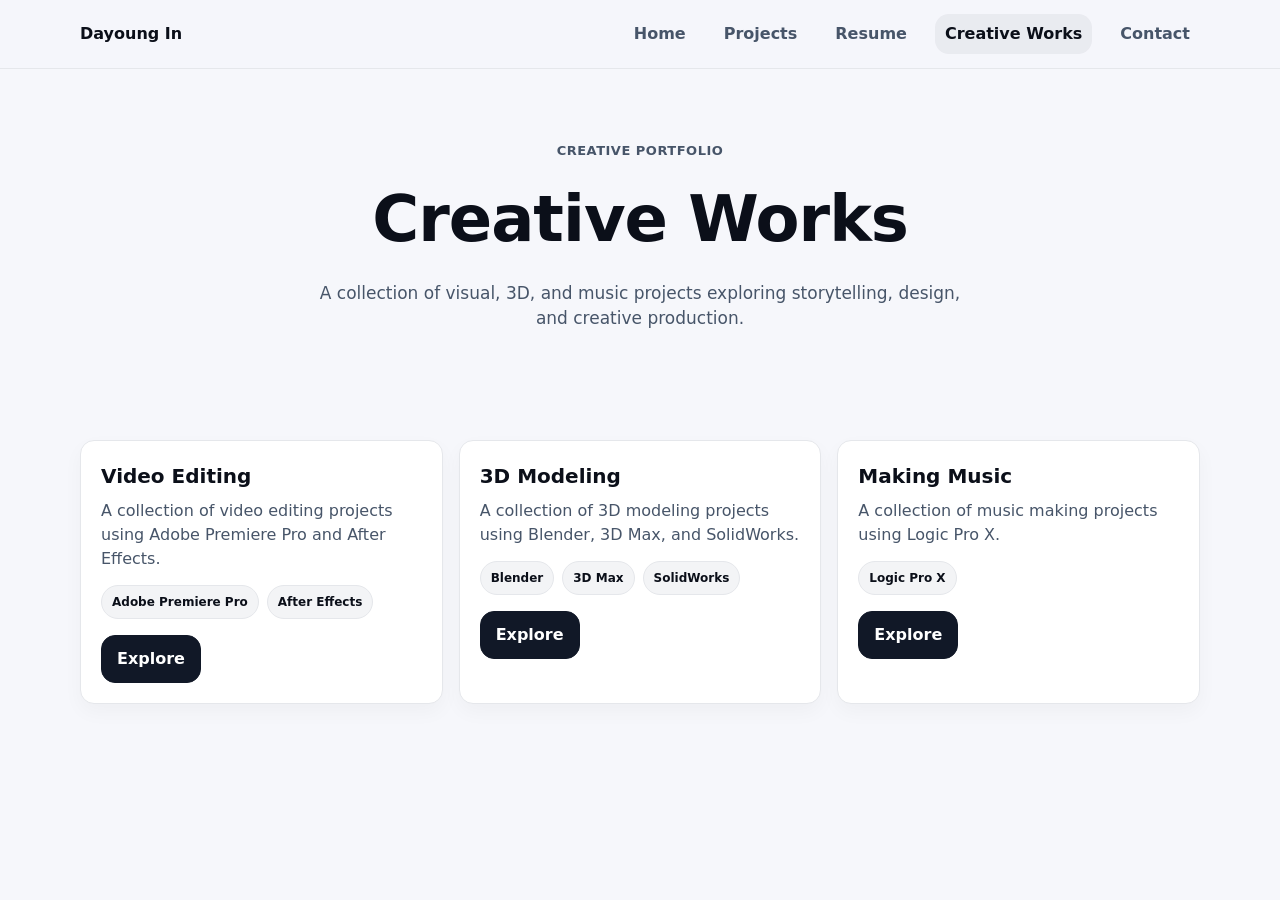
==== creativeworks.html @ 8c9e3c29 "Add files via upload" ====
<!doctype html>
<html lang="en">
<head>
  <meta charset="utf-8">
  <meta name="viewport" content="width=device-width,initial-scale=1">
  <title>Creative Works | Dayoung In</title>
  <link rel="stylesheet" href="./styles.css">
</head>

<body>
  <header class="site-header">
    <div class="container header-inner">
      <a class="brand" href="./index.html">
        <span class="brand-text">Dayoung In</span>
      </a>

      <nav class="nav">
        <a class="nav-link" href="./index.html">Home</a>
        <a class="nav-link" href="./projects.html">Projects</a>
        <a class="nav-link" href="./resume.html">Resume</a>
        <a class="nav-link active" href="./creativeworks.html">Creative Works</a>
        <a class="nav-link" href="./contact.html">Contact</a>
      </nav>
    </div>
  </header>

  <main>
    <section class="section page-hero">
      <div class="container">
        <p class="page-kicker">Creative Portfolio</p>
        <h1>Creative Works</h1>
        <p class="page-description">
          A collection of visual, 3D, and music projects exploring storytelling, design, and creative production.
        </p>
      </div>
    </section>

    <section class="section">
      <div class="container">
        <div class="cards" id="creativeCards" role="list" aria-label="Creative Works cards"></div>
      </div>
    </section>
  </main>

  <script src="./script.js"></script>
</body>
</html>
---- styles.css ----
:root {
  --bg: #f6f7fb;
  --panel: #ffffff;
  --panel-2: #f8fafc;
  --text: #0b0f19;
  --muted: #475569;
  --border: #e5e7eb;
  --accent: #111827;
  --shadow: 0 10px 24px rgba(2, 6, 23, 0.06);
  --radius: 14px;
}

* {
  box-sizing: border-box;
}

html,
body {
  height: 100%;
}

body {
  margin: 0;
  font-family: ui-sans-serif, system-ui, -apple-system, Segoe UI, Roboto, Helvetica, Arial;
  color: var(--text);
  background: var(--bg);
  line-height: 1.5;
}

body.home-page {
  overflow: hidden;
}

.skip-link {
  position: absolute;
  left: -999px;
  top: 0;
  padding: 10px 14px;
  background: var(--accent);
  color: #ffffff;
  border-radius: var(--radius);
  z-index: 999;
}

.skip-link:focus {
  left: 12px;
  top: 12px;
}

.container {
  width: min(1120px, calc(100% - 40px));
  margin: 0 auto;
  text-align: center;
}

.home-section {
  min-height: calc(100vh - 70px);
  display: flex;
  align-items: center;
  padding: 0;
}

.about-card {
  margin: 0 auto;
  max-width: 760px;
  background: var(--panel);
  border: 1px solid var(--border);
  border-radius: var(--radius);
  box-shadow: var(--shadow);
  padding: 22px;
}

.about-card:hover {
  box-shadow: 0 14px 32px rgba(2, 6, 23, 0.09);
}

.about-content {
  display: flex;
  align-items: center;
  gap: 20px;
}

.about-image {
  width: 26%;
  min-width: 120px;
  max-width: 150px;
  object-fit: cover;
  border-radius: var(--radius);
}

.about-divider {
  width: 1px;
  height: 190px;
  background-color: #d9d9d9;
  flex-shrink: 0;
}

.about-info {
  display: flex;
  flex-direction: column;
  align-items: flex-start;
  text-align: left;
}

.about-name {
  font-size: 28px;
  margin: 0 0 10px;
  letter-spacing: -0.2px;
}

.about-text {
  margin: 8px 0;
  color: var(--text);
  font-size: 16px;
}

.home-actions {
  margin: 26px auto 0;
  max-width: 760px;
  display: grid;
  grid-template-columns: repeat(4, 1fr);
  gap: 12px;
}

.home-action-card {
  min-height: 98px;
  display: flex;
  flex-direction: column;
  justify-content: center;
  background: var(--panel);
  border: 1px solid var(--border);
  border-radius: 16px;
  padding: 14px 12px;
  text-decoration: none;
  color: var(--text);
  box-shadow: 0 8px 20px rgba(2, 6, 23, 0.035);
  transition: transform 0.25s ease, box-shadow 0.25s ease, border-color 0.25s ease;
}

.home-action-card span {
  display: block;
  font-size: 16px;
  font-weight: 850;
  margin-bottom: 5px;
}

.home-action-card small {
  display: block;
  color: var(--muted);
  font-size: 12px;
  font-weight: 650;
}

.home-action-card:hover,
.home-action-card:focus {
  outline: none;
  transform: translateY(-6px);
  border-color: rgba(17, 24, 39, 0.2);
  box-shadow: 0 16px 34px rgba(2, 6, 23, 0.12);
}

.site-footer {
  height: 70px;
  display: flex;
  align-items: center;
  border-top: 1px solid var(--border);
  background: transparent;
}

.muted {
  color: var(--muted);
}

@media (max-width: 820px) {
  body.home-page {
    overflow: auto;
  }

  .home-section {
    min-height: auto;
    padding: 60px 0 40px;
  }

  .about-content {
    flex-direction: column;
    text-align: center;
  }

  .about-image {
    width: 150px;
  }

  .about-divider {
    width: 100%;
    height: 1px;
  }

  .about-info {
    align-items: center;
    text-align: center;
  }

  .home-actions {
    grid-template-columns: repeat(2, 1fr);
    max-width: 460px;
  }
}

@media (max-width: 520px) {
  .container {
    width: min(100% - 28px, 1120px);
  }

  .home-actions {
    grid-template-columns: 1fr;
  }

  .about-name {
    font-size: 24px;
  }

  .about-text {
    font-size: 14px;
  }
}

.site-header {
  position: sticky;
  top: 0;
  z-index: 20;
  background: rgba(246, 247, 251, 0.92);
  border-bottom: 1px solid var(--border);
}

.header-inner {
  display: flex;
  align-items: center;
  justify-content: space-between;
  padding: 14px 0;
}

.brand {
  text-decoration: none;
}

.brand-text {
  font-weight: 850;
  color: var(--text);
}

.nav {
  display: flex;
  gap: 18px;
}

.nav-link {
  color: var(--muted);
  text-decoration: none;
  font-weight: 700;
  padding: 8px 10px;
  border-radius: var(--radius);
}

.nav-link:hover,
.nav-link.active {
  color: var(--text);
  background: rgba(17, 24, 39, 0.05);
}

.section {
  padding: 72px 0;
}

.page-hero {
  padding-bottom: 36px;
}

.page-kicker {
  margin: 0 0 10px;
  color: var(--muted);
  font-weight: 800;
  font-size: 13px;
  text-transform: uppercase;
  letter-spacing: 0.5px;
}

h1 {
  margin: 0 0 14px;
  font-size: clamp(36px, 5vw, 64px);
  letter-spacing: -1px;
}

.page-description {
  max-width: 660px;
  margin: 0 auto;
  color: var(--muted);
  font-size: 17px;
}

.filter-row {
  display: flex;
  justify-content: center;
  gap: 10px;
  margin-bottom: 28px;
  flex-wrap: wrap;
}

.filter-btn {
  padding: 10px 14px;
  border-radius: 999px;
  border: 1px solid var(--border);
  background: var(--panel);
  font-weight: 750;
  cursor: pointer;
  transition: all 0.25s ease;
}

.filter-btn:hover,
.filter-btn.active {
  background: var(--accent);
  color: white;
}

.cards {
  display: grid;
  grid-template-columns: repeat(3, 1fr);
  gap: 16px;
}

.card {
  border-radius: var(--radius);
  border: 1px solid var(--border);
  background: var(--panel);
  padding: 20px;
  box-shadow: 0 8px 20px rgba(2, 6, 23, 0.035);
  text-align: left;
  transition: transform 0.25s ease, box-shadow 0.25s ease;
}

.card:hover {
  transform: translateY(-6px);
  box-shadow: 0 16px 34px rgba(2, 6, 23, 0.12);
}

/* .card-status {
  display: inline-block;
  margin: 0 0 10px;
  font-size: 12px;
  font-weight: 850;
  color: var(--muted);
} */

.card-date {
  font-size: 13px;
  font-weight: 700;
  color: var(--muted);
  margin: 0 0 10px;
  letter-spacing: 0.3px;
}

.card h3 {
  margin: 0 0 8px;
  font-size: 20px;
}

.card-summary {
  margin: 0 0 14px;
  color: var(--muted);
}

.tag-row {
  list-style: none;
  padding: 0;
  margin: 0 0 16px;
  display: flex;
  gap: 8px;
  flex-wrap: wrap;
}

.tag {
  font-size: 12px;
  padding: 7px 10px;
  border-radius: 999px;
  border: 1px solid var(--border);
  color: var(--text);
  background: #f3f4f6;
  font-weight: 700;
}

.btn {
  display: inline-flex;
  align-items: center;
  justify-content: center;
  padding: 11px 15px;
  border-radius: var(--radius);
  border: 1px solid var(--border);
  text-decoration: none;
  font-weight: 750;
  color: var(--text);
  background: var(--panel-2);
}

.btn-primary {
  background: var(--accent);
  color: #ffffff;
  border-color: var(--accent);
}

.btn-secondary {
  background: transparent;
  color: var(--accent);
}

.page-header {
  padding: 24px 0;
}

.page-nav {
  display: flex;
  justify-content: center;
  gap: 32px;
}

.page-nav a {
  text-decoration: none;
  color: var(--text);
  font-weight: 700;
}

.contact-page {
  min-height: 80vh;

  display: flex;
  justify-content: center;
  align-items: center;
}

.contact-container {
  text-align: center;
  max-width: 700px;
}

.page-label {
  font-weight: 800;
  letter-spacing: 1px;
  color: var(--muted);
}

.contact-page h1 {
  font-size: 72px;
  margin: 12px 0 24px;
}

.contact-description {
  font-size: 22px;
  color: var(--muted);
  margin-bottom: 48px;
}

.contact-buttons {
  display: flex;
  justify-content: center;
  gap: 16px;
  flex-wrap: wrap;
}

.contact-btn {
  padding: 16px 28px;

  background: white;
  border: 1px solid var(--border);

  border-radius: 14px;

  text-decoration: none;
  color: var(--text);

  font-weight: 700;

  transition: 0.2s;
}

.contact-btn:hover {
  transform: translateY(-3px);
}

.resume-nav-btn {
  background: var(--accent);
  color: white;
  padding: 8px 14px;
  border-radius: 999px;
  text-decoration: none;
  font-weight: 800;
}

.resume-hero-actions {
  margin-top: 28px;
  display: flex;
  justify-content: center;
  gap: 12px;
  flex-wrap: wrap;
}

.resume-story-section {
  padding: 40px 0 90px;
}

.resume-story {
  max-width: 820px;
  display: grid;
  gap: 32px;
}

.resume-step {
  background: var(--panel);
  border: 1px solid var(--border);
  border-radius: 24px;
  padding: 34px;
  text-align: left;
  box-shadow: var(--shadow);
}

.resume-label {
  display: inline-block;
  margin-bottom: 12px;
  color: var(--muted);
  font-size: 13px;
  font-weight: 850;
  text-transform: uppercase;
  letter-spacing: 0.5px;
}

.resume-step h2 {
  margin: 0 0 14px;
  font-size: clamp(26px, 3vw, 38px);
  letter-spacing: -0.6px;
}

.resume-step p {
  margin: 0 0 22px;
  color: var(--muted);
  font-size: 18px;
}

.resume-tags {
  list-style: none;
  padding: 0;
  margin: 22px 0 0;
  display: flex;
  gap: 10px;
  flex-wrap: wrap;
}

.resume-tags li {
  padding: 9px 12px;
  border-radius: 999px;
  background: #f3f4f6;
  border: 1px solid var(--border);
  font-weight: 750;
}

.resume-final {
  text-align: center;
}

.reveal {
  opacity: 0;
  transform: translateY(34px);
  transition: opacity 0.7s ease, transform 0.7s ease;
}

.reveal.is-visible {
  opacity: 1;
  transform: translateY(0);
}

/* .home-greeting{
  max-width: 760px;
  margin: 0 auto 10 px;
  font-size: 30px;
  font-weight: 600;
  text-align: left;
  color: var(--text);
} */
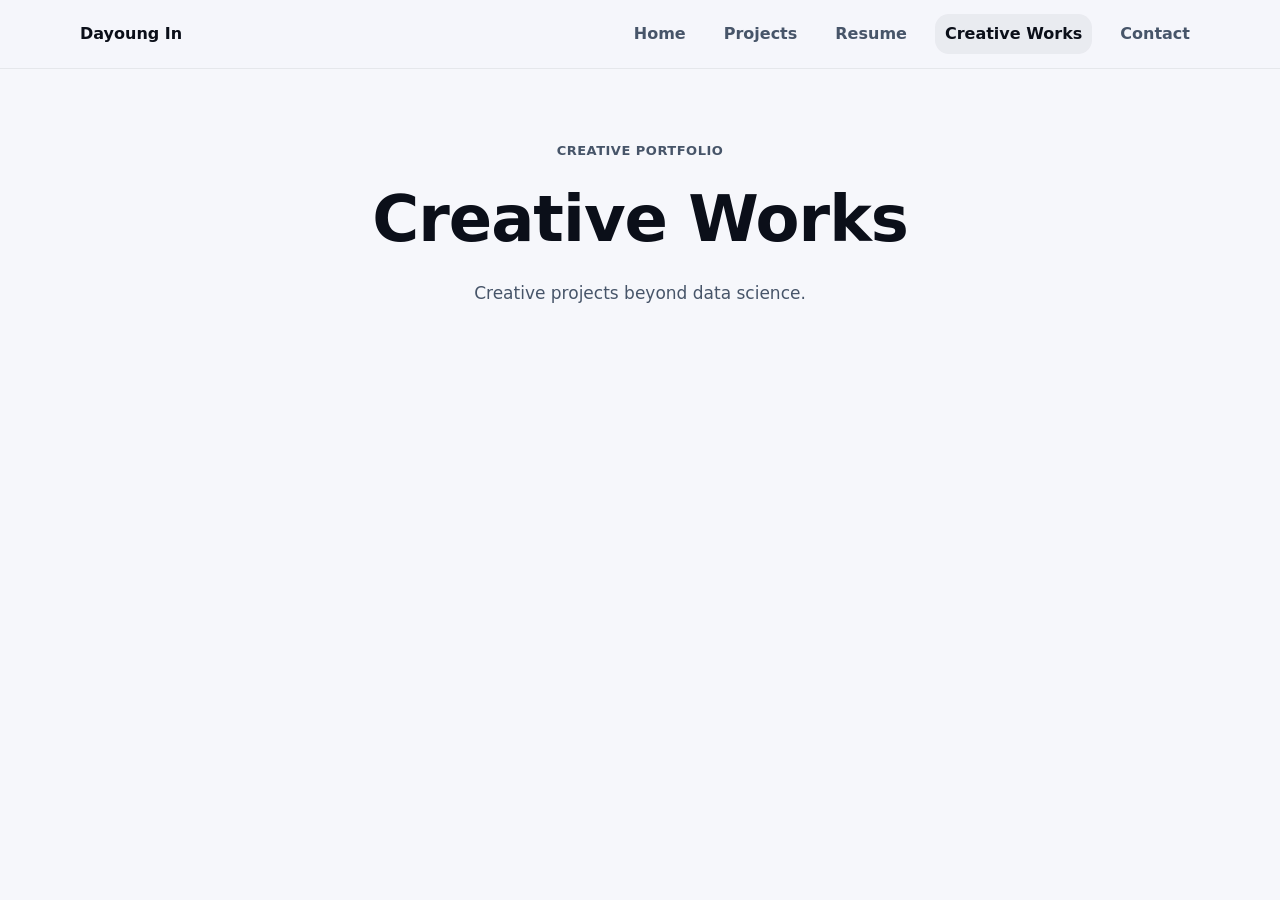
==== commit cc667b7a: "Update" ====
--- a/creativeworks.html
+++ b/creativeworks.html
@@ -30,8 +30,7 @@
         <p class="page-kicker">Creative Portfolio</p>
         <h1>Creative Works</h1>
         <p class="page-description">
-          A collection of visual, 3D, and music projects exploring storytelling, design, and creative production.
-        </p>
+          Creative projects beyond data science.
       </div>
     </section>
 
--- a/styles.css
+++ b/styles.css
@@ -368,6 +368,15 @@
   color: var(--muted);
 }
 
+.card-image {
+  width: 100%;
+  height: 180px;
+  object-fit: cover;
+  border-radius: 18px;
+  margin-bottom: 16px;
+  border: 1px solid var(--border);
+}
+
 .tag-row {
   list-style: none;
   padding: 0;
@@ -484,15 +493,6 @@
   transform: translateY(-3px);
 }
 
-.resume-nav-btn {
-  background: var(--accent);
-  color: white;
-  padding: 8px 14px;
-  border-radius: 999px;
-  text-decoration: none;
-  font-weight: 800;
-}
-
 .resume-hero-actions {
   margin-top: 28px;
   display: flex;
@@ -582,3 +582,163 @@
   text-align: left;
   color: var(--text);
 } */
+
+.section-detail {
+  padding: 36px 0;
+}
+
+.detail-card {
+  max-width: none;
+  margin: 0 auto;
+  padding: 18px;
+}
+
+.detail-card > .btn-secondary {
+  margin-bottom: 12px;
+}
+
+.project-hero-image {
+  width: 100%;
+  height: auto;
+  max-height: none;
+  object-fit: contain;
+  display: block;
+  border-radius: 18px;
+  margin: 12px 0 14px;
+  border: 1px solid var(--border);
+}
+
+.detail-title {
+  font-size: clamp(40px, 4vw, 56px);
+  margin: 0 0 14px;
+}
+
+.card-links {
+  display: flex;
+  gap: 12px;
+  flex-wrap: wrap;
+  margin-top: 28px;
+  margin-bottom: 0;
+}
+
+.project-gallery {
+  display: grid;
+  grid-template-columns: 3fr 1.2fr;
+  gap: 14px;
+  margin: 12px 0 14px;
+  align-items: stretch;
+}
+
+.project-gallery-main {
+  width: 100%;
+  height: 460px;
+  object-fit: cover;
+  display: block;
+  border-radius: 18px;
+  border: 1px solid var(--border);
+  background: #ffffff;
+}
+
+.project-gallery-thumbs {
+  display: grid;
+  grid-template-columns: 1fr 1fr;
+  gap: 12px;
+}
+
+.gallery-thumb {
+  padding: 0;
+  border: 1px solid var(--border);
+  border-radius: 14px;
+  background: #ffffff;
+  cursor: pointer;
+  overflow: hidden;
+  height: 224px;
+}
+
+.gallery-thumb img {
+  width: 100%;
+  height: 100%;
+  object-fit: cover;
+  display: block;
+}
+
+.gallery-thumb.active {
+  border: 2px solid var(--accent);
+}
+
+@media (max-width: 900px) {
+  .project-gallery {
+    grid-template-columns: 1fr;
+  }
+
+  .project-gallery-main {
+    height: auto;
+  }
+
+  .project-gallery-thumbs {
+    grid-template-columns: repeat(4, 1fr);
+  }
+
+  .gallery-thumb img {
+    min-height: 90px;
+  }
+}
+
+.project-info-grid {
+  display: grid;
+  grid-template-columns: 1.6fr 1fr;
+  gap: 60px;
+  margin-top: 32px;
+  text-align: left;
+}
+
+.project-sidebar {
+  display: flex;
+  flex-direction: column;
+  gap: 12px;
+}
+
+.project-sidebar h3 {
+  margin: 0 0 4px;
+}
+
+.project-sidebar .tag-row {
+  margin-bottom: 18px;
+}
+
+.project-sidebar p {
+  margin: 0 0 18px;
+  color: var(--muted);
+}
+
+.project-info-grid > div > h3:not(:first-child) {
+  margin-top: 42px;
+}
+
+.project-info-grid h3 {
+  margin-bottom: 12px;
+}
+
+.project-info-grid p {
+  color: var(--muted);
+  max-width: 620px;
+}
+
+.top-links {
+  margin-bottom: 36px;
+}
+
+.bullets {
+  padding-left: 20px;
+}
+
+.bullets li {
+  margin-bottom: 10px;
+}
+
+@media (max-width: 900px) {
+  .project-info-grid {
+    grid-template-columns: 1fr;
+  }
+}
+
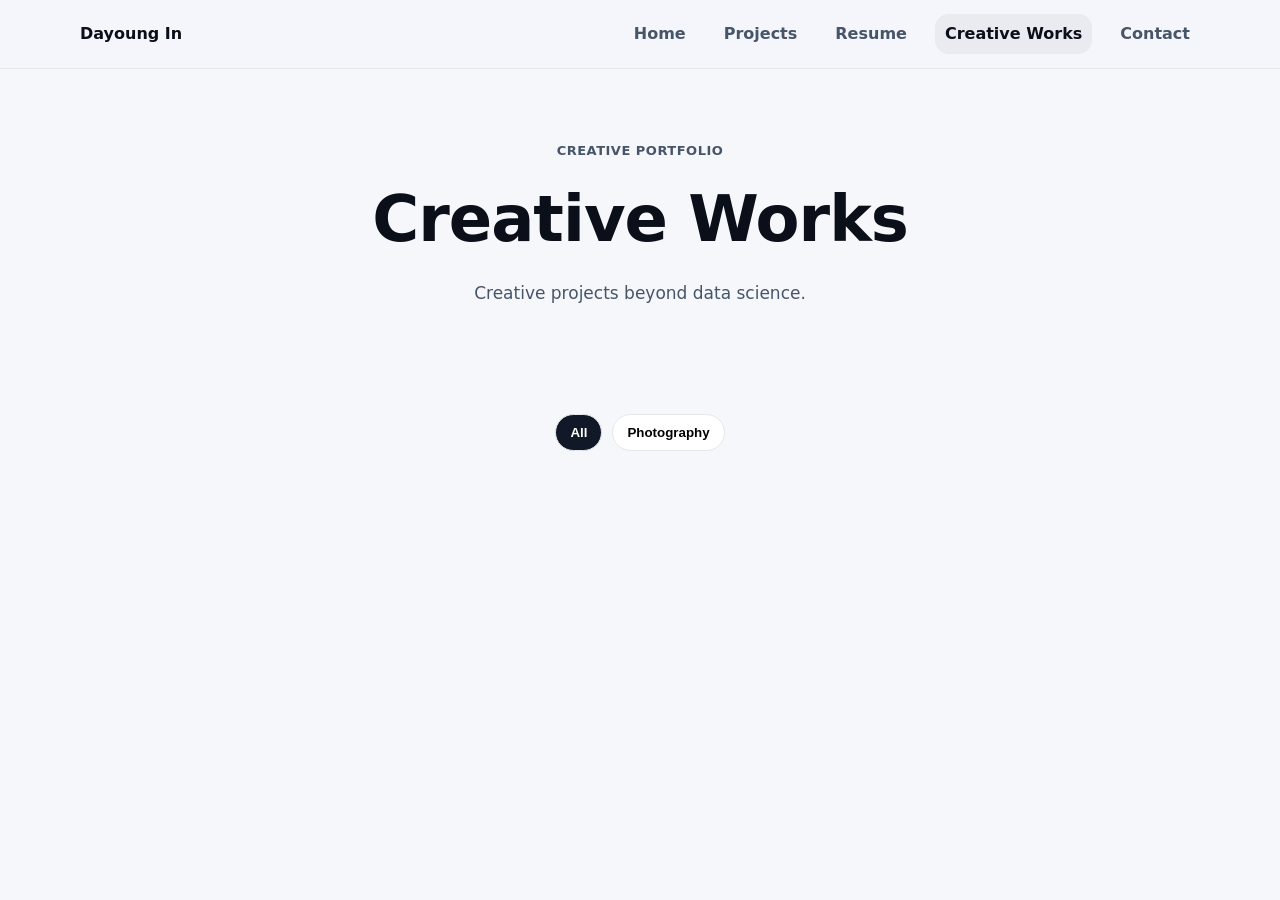
==== commit 1bfabddc: "Update" ====
--- a/creativeworks.html
+++ b/creativeworks.html
@@ -31,11 +31,17 @@
         <h1>Creative Works</h1>
         <p class="page-description">
           Creative projects beyond data science.
+        </p>
       </div>
     </section>
 
     <section class="section">
       <div class="container">
+        <div class="filter-row">
+          <button class="filter-btn active" data-creative-filter="All">All</button>
+          <button class="filter-btn" data-creative-filter="Photography">Photography</button>
+        </div>
+
         <div class="cards" id="creativeCards" role="list" aria-label="Creative Works cards"></div>
       </div>
     </section>
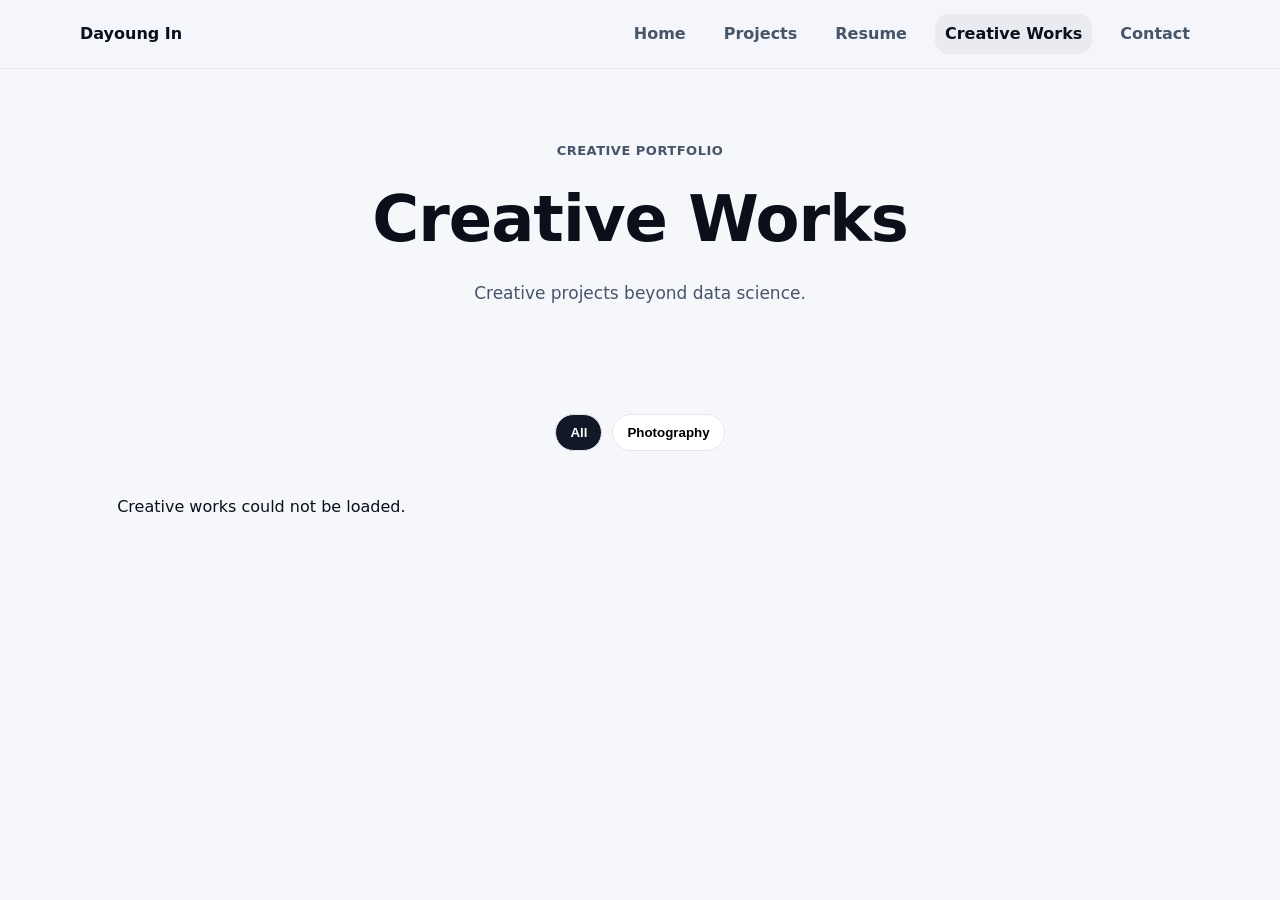
==== commit 05d7f3b2: "Update" ====
--- a/creativeworks.html
+++ b/creativeworks.html
@@ -1,52 +1,52 @@
 <!doctype html>
 <html lang="en">
-<head>
-  <meta charset="utf-8">
-  <meta name="viewport" content="width=device-width,initial-scale=1">
-  <title>Creative Works | Dayoung In</title>
-  <link rel="stylesheet" href="./styles.css">
-</head>
+  <head>
+    <meta charset="utf-8">
+    <meta name="viewport" content="width=device-width,initial-scale=1">
+    <title>Creative Works | Dayoung In</title>
+    <link rel="stylesheet" href="./styles.css">
+  </head>
 
-<body>
-  <header class="site-header">
-    <div class="container header-inner">
-      <a class="brand" href="./index.html">
-        <span class="brand-text">Dayoung In</span>
-      </a>
+  <body>
+    <header class="site-header">
+      <div class="container header-inner">
+        <a class="brand" href="./index.html">
+          <span class="brand-text">Dayoung In</span>
+        </a>
 
-      <nav class="nav">
-        <a class="nav-link" href="./index.html">Home</a>
-        <a class="nav-link" href="./projects.html">Projects</a>
-        <a class="nav-link" href="./resume.html">Resume</a>
-        <a class="nav-link active" href="./creativeworks.html">Creative Works</a>
-        <a class="nav-link" href="./contact.html">Contact</a>
-      </nav>
-    </div>
-  </header>
+        <nav class="nav">
+          <a class="nav-link" href="./index.html">Home</a>
+          <a class="nav-link" href="./projects.html">Projects</a>
+          <a class="nav-link" href="./resume.html">Resume</a>
+          <a class="nav-link active" href="./creativeworks.html">Creative Works</a>
+          <a class="nav-link" href="./contact.html">Contact</a>
+        </nav>
+      </div>
+    </header>
 
-  <main>
-    <section class="section page-hero">
-      <div class="container">
-        <p class="page-kicker">Creative Portfolio</p>
-        <h1>Creative Works</h1>
-        <p class="page-description">
-          Creative projects beyond data science.
-        </p>
-      </div>
-    </section>
+    <main>
+      <section class="section page-hero">
+        <div class="container">
+          <p class="page-kicker">Creative Portfolio</p>
+          <h1>Creative Works</h1>
+          <p class="page-description">
+            Creative projects beyond data science.
+          </p>
+        </div>
+      </section>
 
-    <section class="section">
-      <div class="container">
-        <div class="filter-row">
-          <button class="filter-btn active" data-creative-filter="All">All</button>
-          <button class="filter-btn" data-creative-filter="Photography">Photography</button>
+      <section class="section">
+        <div class="container">
+          <div class="filter-row">
+            <button class="filter-btn active" data-creative-filter="All">All</button>
+            <button class="filter-btn" data-creative-filter="Photography">Photography</button>
+          </div>
+
+          <div class="cards" id="creativeCards" role="list" aria-label="Creative Works cards"></div>
         </div>
+      </section>
+    </main>
 
-        <div class="cards" id="creativeCards" role="list" aria-label="Creative Works cards"></div>
-      </div>
-    </section>
-  </main>
-
-  <script src="./script.js"></script>
-</body>
+    <script src="./script.js"></script>
+  </body>
 </html>
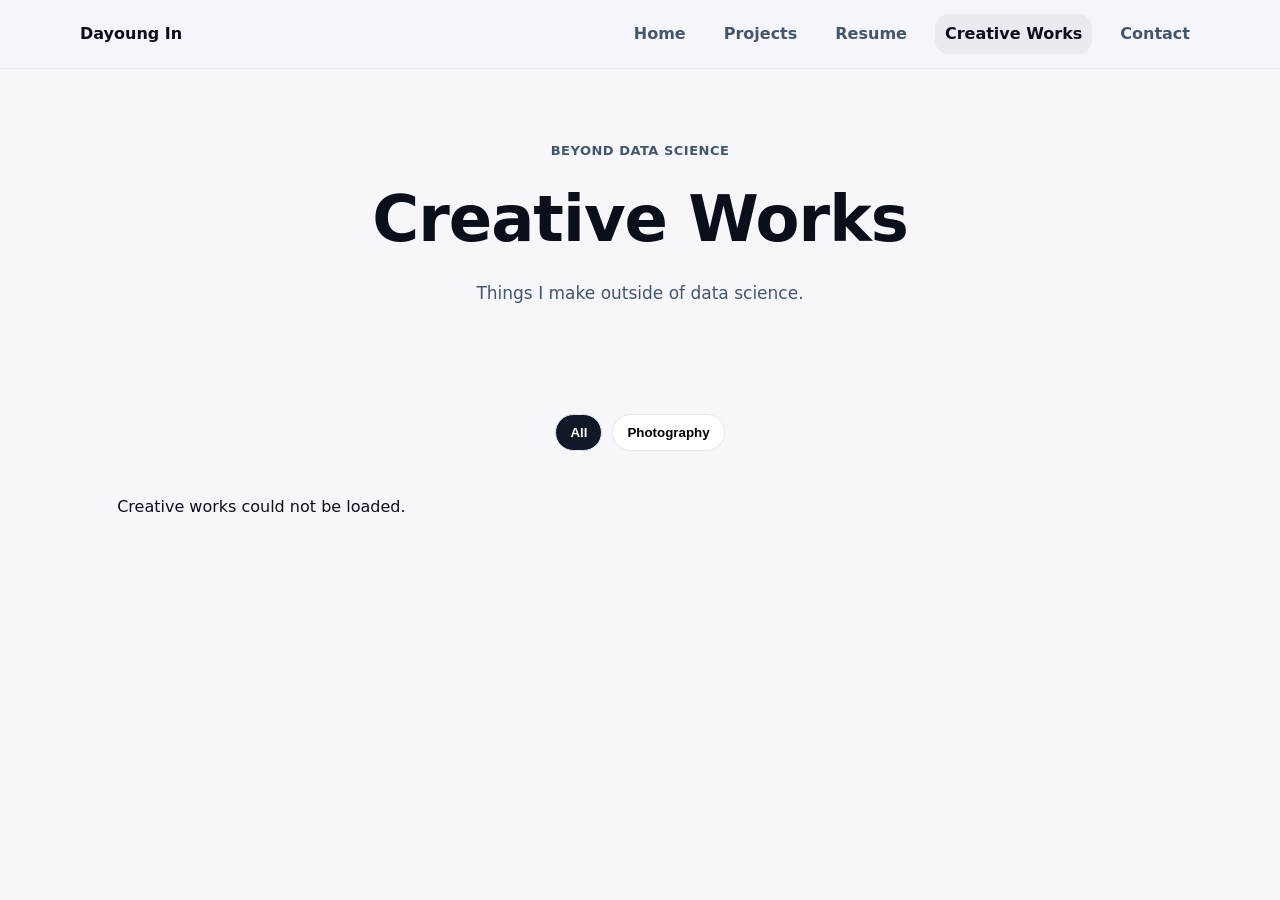
==== commit b9112f08: "Update creativeworks.html" ====
--- a/creativeworks.html
+++ b/creativeworks.html
@@ -27,10 +27,10 @@
     <main>
       <section class="section page-hero">
         <div class="container">
-          <p class="page-kicker">Creative Portfolio</p>
+          <p class="page-kicker">Beyond Data Science</p>
           <h1>Creative Works</h1>
           <p class="page-description">
-            Creative projects beyond data science.
+            Things I make outside of data science.
           </p>
         </div>
       </section>
